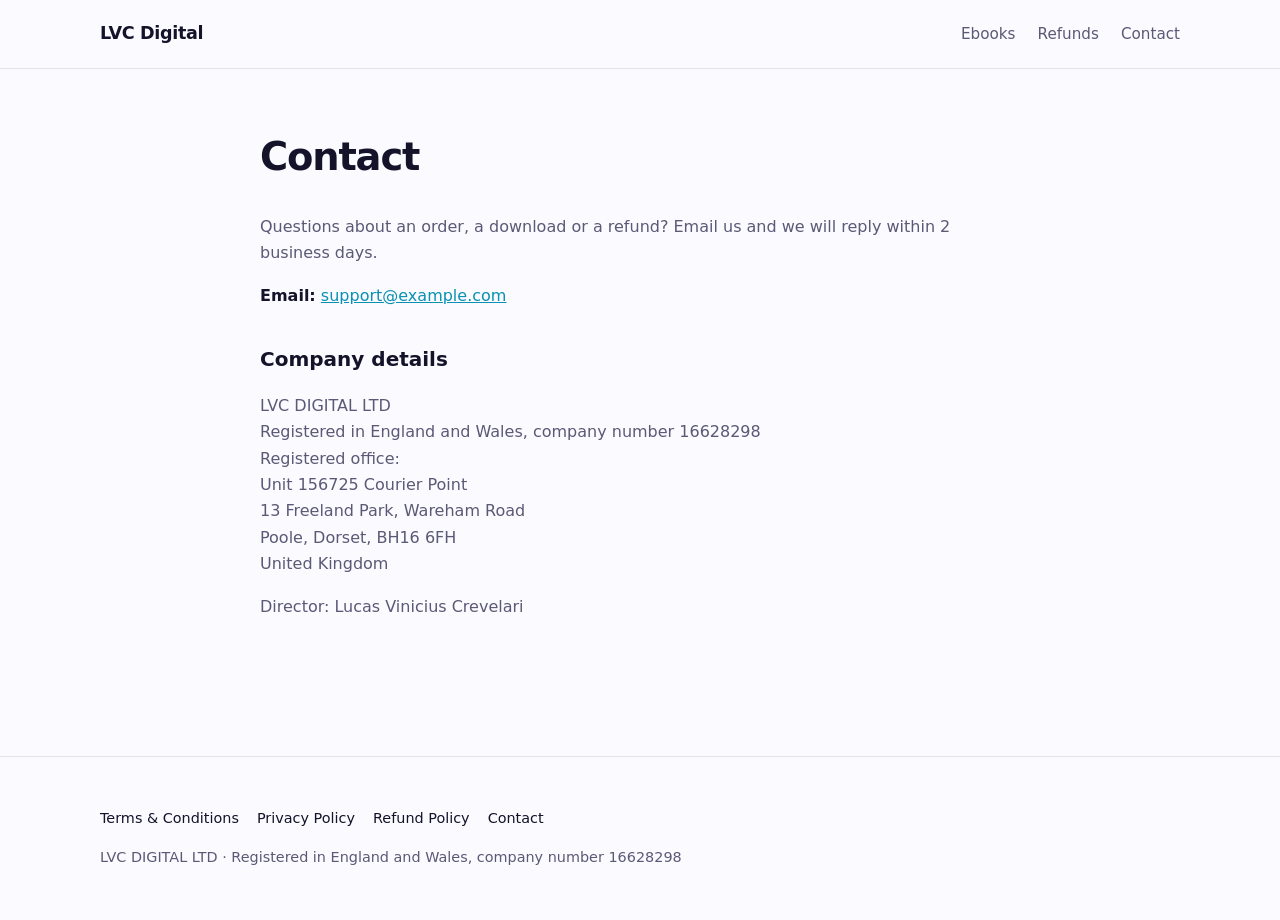
==== contact.html @ c6fde726 "feat: initial ebook store site for LVC DIGITAL LTD Co-Authored-By: Claude Sonnet 5.5 <noreply@anthro" ====
<!doctype html>
<html lang="en">
<head>
<meta charset="utf-8">
<meta name="viewport" content="width=device-width,initial-scale=1">
<title>Contact – LVC Digital</title>
<link rel="stylesheet" href="style.css">
</head>
<body>
<header class="site"><div class="wrap">
  <a class="logo" href="index.html">LVC Digital</a>
  <nav><a href="index.html#ebooks">Ebooks</a><a href="refunds.html">Refunds</a><a href="contact.html">Contact</a></nav>
</div></header>
<main class="wrap doc">
<h1>Contact</h1>
<p>Questions about an order, a download or a refund? Email us and we will reply within 2 business days.</p>
<!-- EDIT: replace with your real support email -->
<p><strong>Email:</strong> <a href="mailto:support@example.com">support@example.com</a></p>

<h2>Company details</h2>
<p>LVC DIGITAL LTD<br>
Registered in England and Wales, company number 16628298<br>
Registered office:<br>
Unit 156725 Courier Point<br>
13 Freeland Park, Wareham Road<br>
Poole, Dorset, BH16 6FH<br>
United Kingdom</p>
<p>Director: Lucas Vinicius Crevelari</p>
</main>
<footer class="site"><div class="wrap">
  <p><a href="terms.html">Terms &amp; Conditions</a><a href="privacy.html">Privacy Policy</a><a href="refunds.html">Refund Policy</a><a href="contact.html">Contact</a></p>
  <p>LVC DIGITAL LTD · Registered in England and Wales, company number 16628298</p>
</div></footer>
</body>
</html>
---- style.css ----
:root{
  --bg:#07070d;--bg2:#0e0e1a;--ink:#f4f3fb;--muted:#a3a1b8;--line:rgba(255,255,255,.09);
  --card:rgba(255,255,255,.04);--brand:#7c6cff;--brand2:#22d3ee;--radius:18px;
}
@media (prefers-color-scheme:light){
  :root{--bg:#fafaff;--bg2:#f0efff;--ink:#14132a;--muted:#5b5975;--line:rgba(20,19,42,.1);--card:#fff;--brand:#5b4bf0;--brand2:#0891b2}
}
*{box-sizing:border-box}
html{scroll-behavior:smooth}
body{margin:0;font:16px/1.65 ui-sans-serif,system-ui,-apple-system,"Segoe UI",Roboto,Helvetica,Arial,sans-serif;background:var(--bg);color:var(--ink);-webkit-font-smoothing:antialiased}
a{color:var(--brand2)}
.wrap{max-width:1120px;margin:0 auto;padding:0 20px}

/* header */
header.site{position:sticky;top:0;z-index:10;backdrop-filter:blur(14px);background:color-mix(in srgb,var(--bg) 72%,transparent);border-bottom:1px solid var(--line)}
header.site .wrap{display:flex;align-items:center;justify-content:space-between;height:68px}
.logo{display:flex;align-items:center;gap:10px;font-weight:800;letter-spacing:-.02em;font-size:1.1rem;color:var(--ink);text-decoration:none}
.logo i{width:28px;height:28px;border-radius:9px;background:linear-gradient(135deg,var(--brand),var(--brand2));display:block}
nav a{margin-left:22px;text-decoration:none;color:var(--muted);font-size:.95rem;transition:color .2s}
nav a:hover{color:var(--ink)}

/* hero */
.hero{position:relative;padding:110px 0 80px;text-align:center;overflow:hidden}
.hero::before{content:"";position:absolute;inset:-20% -10% auto;height:520px;background:radial-gradient(closest-side,rgba(124,108,255,.38),transparent 70%),radial-gradient(closest-side at 80% 30%,rgba(34,211,238,.22),transparent 70%);filter:blur(30px);z-index:-1}
.pill{display:inline-block;padding:6px 14px;border:1px solid var(--line);border-radius:999px;color:var(--muted);font-size:.85rem;background:var(--card)}
.hero h1{font-size:clamp(2.4rem,6.5vw,4.6rem);line-height:1.04;letter-spacing:-.04em;margin:22px auto 18px;max-width:16ch}
.hero h1 span{background:linear-gradient(120deg,var(--brand),var(--brand2));-webkit-background-clip:text;background-clip:text;color:transparent}
.hero p.lead{color:var(--muted);font-size:1.15rem;max-width:54ch;margin:0 auto 32px}
.btn{display:inline-block;background:linear-gradient(135deg,var(--brand),#5b4bf0);color:#fff;padding:13px 26px;border-radius:12px;text-decoration:none;font-weight:650;box-shadow:0 10px 30px -10px var(--brand);transition:transform .15s,box-shadow .15s}
.btn:hover{transform:translateY(-2px);box-shadow:0 16px 36px -10px var(--brand)}
.btn.ghost{background:transparent;border:1px solid var(--line);box-shadow:none;color:var(--ink);margin-left:10px}

/* sections */
section{padding:56px 0}
h2.title{font-size:clamp(1.6rem,3.4vw,2.3rem);letter-spacing:-.03em;margin:0 0 8px}
.sub{color:var(--muted);margin:0 0 32px}
.steps,.feats{display:grid;grid-template-columns:repeat(auto-fit,minmax(240px,1fr));gap:18px}
.box{background:var(--card);border:1px solid var(--line);border-radius:var(--radius);padding:24px}
.box b{display:block;margin-bottom:6px;font-size:1.05rem}
.box p{margin:0;color:var(--muted);font-size:.95rem}
.num{width:34px;height:34px;border-radius:10px;display:grid;place-items:center;font-weight:800;background:linear-gradient(135deg,var(--brand),var(--brand2));color:#fff;margin-bottom:14px}

/* products */
.grid{display:grid;grid-template-columns:repeat(auto-fill,minmax(290px,1fr));gap:22px}
.card{background:var(--card);border:1px solid var(--line);border-radius:var(--radius);padding:18px;display:flex;flex-direction:column;gap:10px;transition:transform .2s,border-color .2s}
.card:hover{transform:translateY(-4px);border-color:color-mix(in srgb,var(--brand) 55%,transparent)}
.cover{aspect-ratio:4/3;border-radius:12px;display:flex;align-items:flex-end;padding:18px;font-weight:800;font-size:1.3rem;letter-spacing:-.02em;color:#fff;position:relative;overflow:hidden}
.cover::after{content:"";position:absolute;right:-30px;top:-30px;width:130px;height:130px;border-radius:50%;background:rgba(255,255,255,.18)}
.c1{background:linear-gradient(135deg,#6d5dfc,#22d3ee)}
.c2{background:linear-gradient(135deg,#f43f5e,#fb923c)}
.c3{background:linear-gradient(135deg,#10b981,#3b82f6)}
.card h3{margin:6px 0 0;font-size:1.15rem}
.card p{margin:0;color:var(--muted);font-size:.93rem;flex:1}
.row{display:flex;align-items:center;justify-content:space-between;margin-top:6px}
.price{font-weight:800;font-size:1.25rem}
.card .btn{padding:10px 18px;font-size:.92rem}

/* faq */
details{border:1px solid var(--line);border-radius:14px;background:var(--card);padding:16px 20px;margin-bottom:12px}
summary{cursor:pointer;font-weight:650}
details p{color:var(--muted);margin:10px 0 0}

/* docs */
main.doc{padding:56px 0 80px;max-width:760px}
main.doc h1{font-size:2.4rem;letter-spacing:-.03em;margin-top:0}
main.doc h2{margin-top:34px;font-size:1.25rem}
main.doc p,main.doc li{color:var(--muted)}
main.doc strong{color:var(--ink)}

/* footer */
footer.site{border-top:1px solid var(--line);padding:36px 0;color:var(--muted);font-size:.9rem;margin-top:40px}
footer.site a{margin-right:18px;color:var(--ink);text-decoration:none}
footer.site a:hover{color:var(--brand2)}

@media (max-width:640px){nav a{margin-left:14px;font-size:.88rem}.hero{padding:70px 0 50px}.btn.ghost{margin:10px 0 0}}
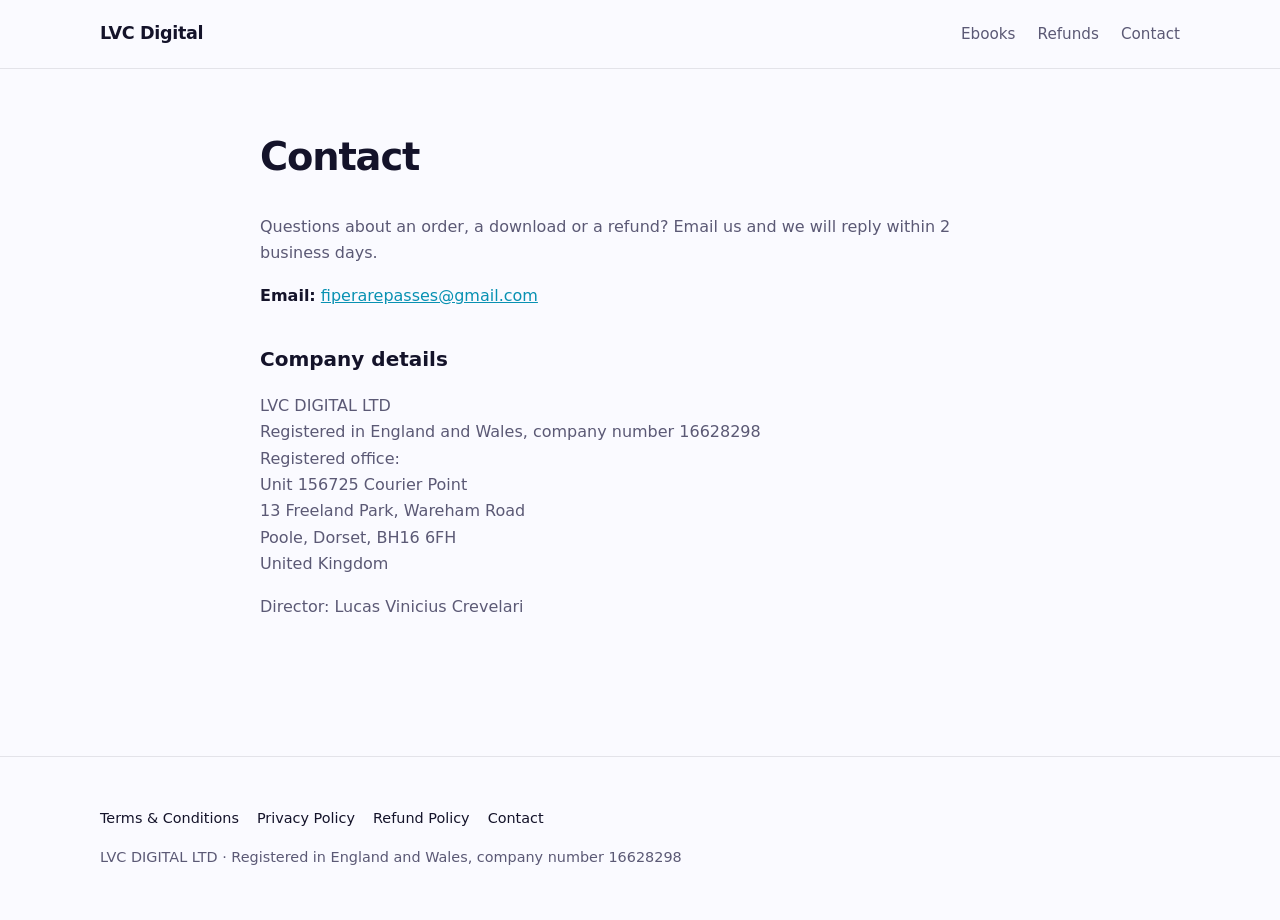
==== commit 7d781333: "fix: set real support email on contact page Co-Authored-By: Claude Sonnet 5.5 <noreply@anthropic.com" ====
--- a/contact.html
+++ b/contact.html
@@ -14,8 +14,7 @@
 <main class="wrap doc">
 <h1>Contact</h1>
 <p>Questions about an order, a download or a refund? Email us and we will reply within 2 business days.</p>
-<!-- EDIT: replace with your real support email -->
-<p><strong>Email:</strong> <a href="mailto:support@example.com">support@example.com</a></p>
+<p><strong>Email:</strong> <a href="mailto:fiperarepasses@gmail.com">fiperarepasses@gmail.com</a></p>
 
 <h2>Company details</h2>
 <p>LVC DIGITAL LTD<br>
--- a/style.css
+++ b/style.css
@@ -73,3 +73,5 @@
 footer.site a:hover{color:var(--brand2)}
 
 @media (max-width:640px){nav a{margin-left:14px;font-size:.88rem}.hero{padding:70px 0 50px}.btn.ghost{margin:10px 0 0}}
+.c4{background:linear-gradient(135deg,#f59e0b,#ef4444)}
+.by{color:var(--muted);font-size:.82rem}
